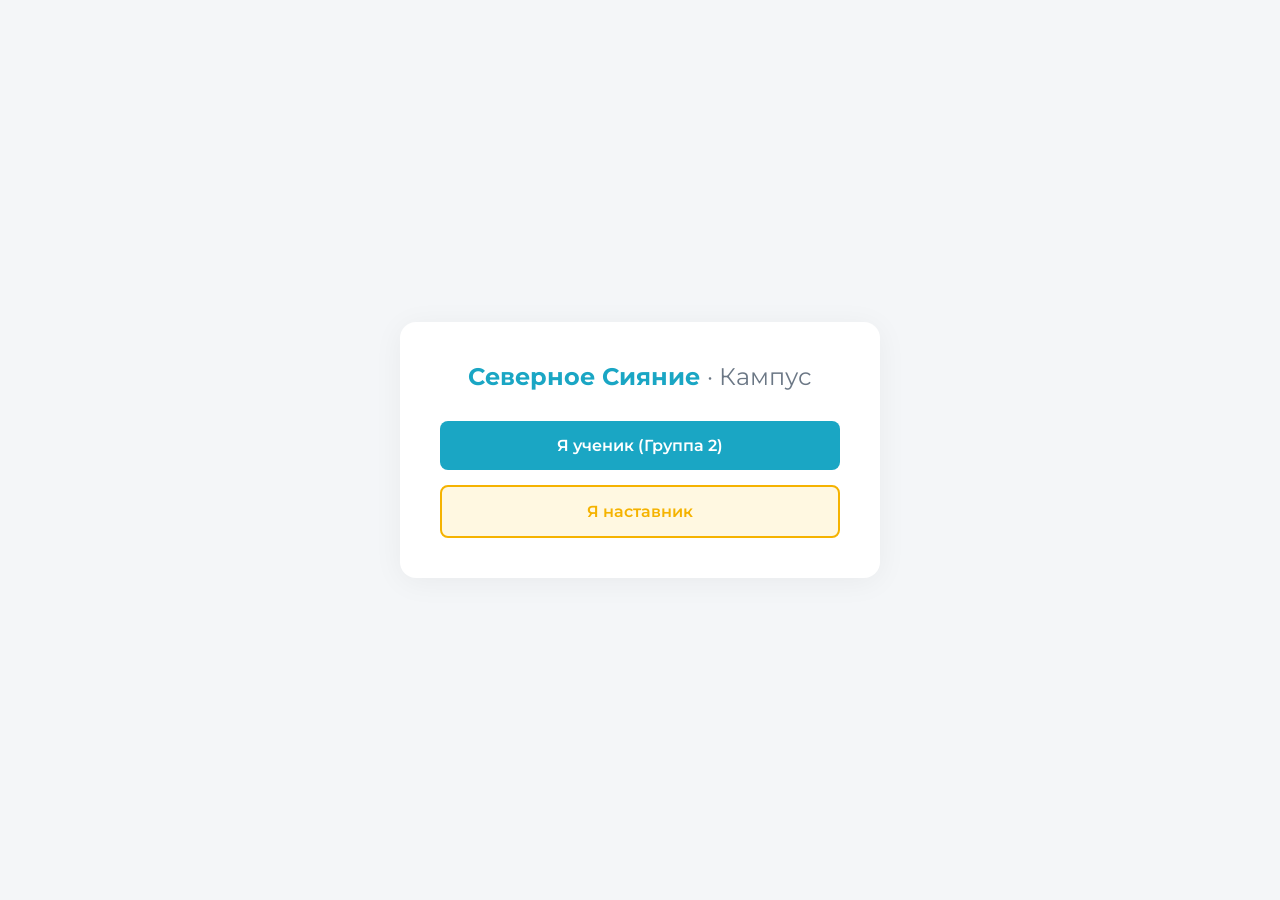
==== index.html @ 8418b83b "Add files via upload" ====
<!DOCTYPE html>
<html lang="ru">
<head>
<meta charset="UTF-8">
<meta name="viewport" content="width=device-width, initial-scale=1.0">
<title>Северное Сияние · Кампус</title>
<link rel="preconnect" href="https://fonts.googleapis.com">
<link rel="preconnect" href="https://fonts.gstatic.com" crossorigin>
<link href="https://fonts.googleapis.com/css2?family=Montserrat:wght@400;500;600;700&display=swap" rel="stylesheet">
<style>
  body { font-family: 'Montserrat', sans-serif; background: #F4F6F8; display: flex; align-items: center; justify-content: center; height: 100vh; margin: 0; }
  .hub-card { background: #fff; padding: 40px; border-radius: 16px; box-shadow: 0 4px 30px rgba(0,0,0,0.05); text-align: center; max-width: 400px; width: 100%; }
  .logo { font-size: 24px; font-weight: 700; color: #1AA6C4; margin-bottom: 30px; }
  .logo span { font-weight: 400; color: #6B7785; }
  .btn-group { display: flex; flex-direction: column; gap: 15px; }
  .btn { padding: 15px 20px; border-radius: 8px; text-decoration: none; font-size: 16px; font-weight: 600; transition: all 0.2s; }
  .btn-student { background: #1AA6C4; color: #fff; }
  .btn-student:hover { background: #158AA3; }
  .btn-teacher { background: #FFF8E1; color: #F5B301; border: 2px solid #F5B301; }
  .btn-teacher:hover { background: #F5B301; color: #fff; }
</style>
</head>
<body>
  <div class="hub-card">
    <div class="logo">Северное Сияние <span>· Кампус</span></div>
    <div class="btn-group">
      <a href="group-2/index.html" class="btn btn-student">Я ученик (Группа 2)</a>
      <a href="group-2/teacher.html" class="btn btn-teacher">Я наставник</a>
    </div>
  </div>
</body>
</html>
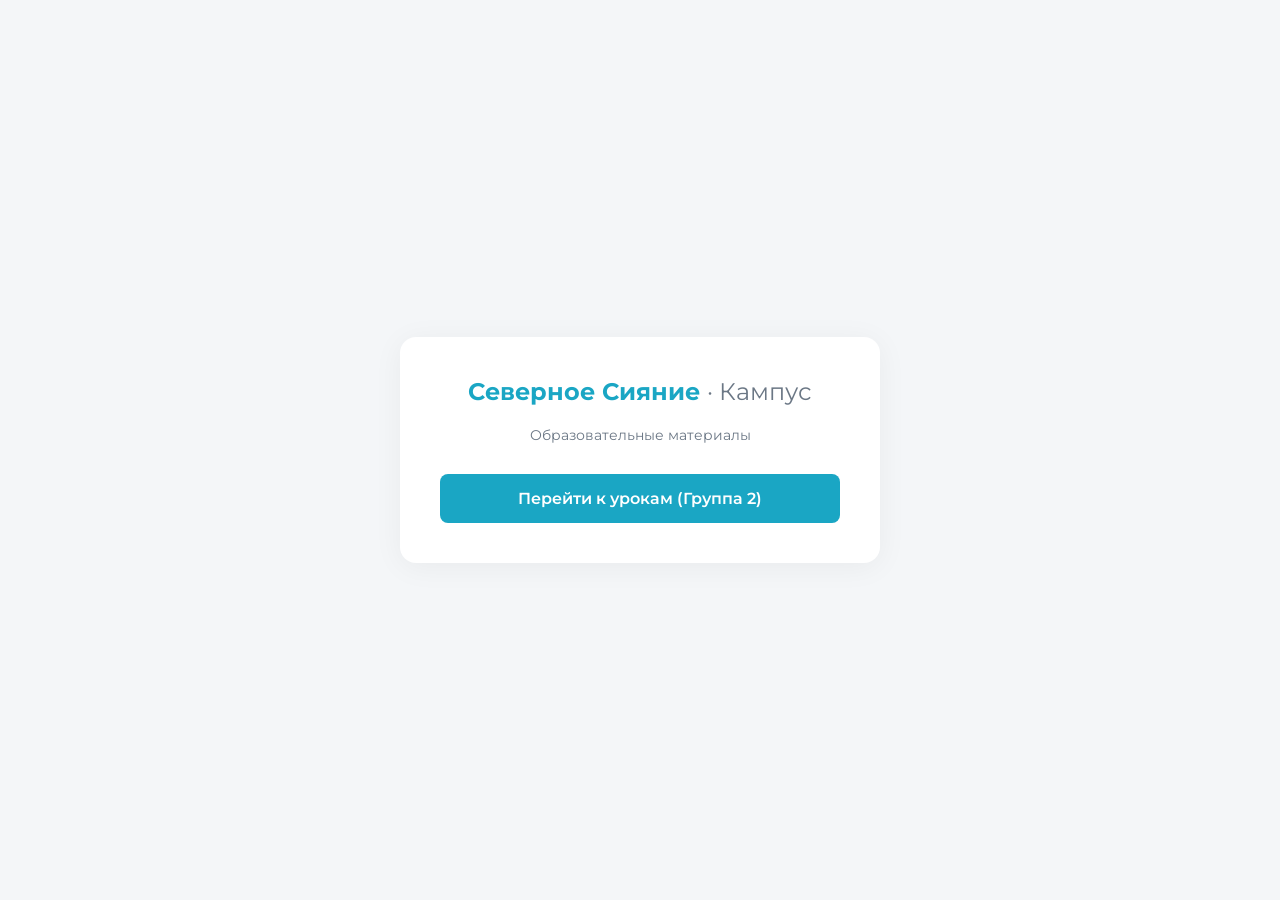
==== commit 2b707a3e: "Update index.html" ====
--- a/index.html
+++ b/index.html
@@ -10,23 +10,18 @@
 <style>
   body { font-family: 'Montserrat', sans-serif; background: #F4F6F8; display: flex; align-items: center; justify-content: center; height: 100vh; margin: 0; }
   .hub-card { background: #fff; padding: 40px; border-radius: 16px; box-shadow: 0 4px 30px rgba(0,0,0,0.05); text-align: center; max-width: 400px; width: 100%; }
-  .logo { font-size: 24px; font-weight: 700; color: #1AA6C4; margin-bottom: 30px; }
+  .logo { font-size: 24px; font-weight: 700; color: #1AA6C4; margin-bottom: 20px; }
   .logo span { font-weight: 400; color: #6B7785; }
-  .btn-group { display: flex; flex-direction: column; gap: 15px; }
-  .btn { padding: 15px 20px; border-radius: 8px; text-decoration: none; font-size: 16px; font-weight: 600; transition: all 0.2s; }
-  .btn-student { background: #1AA6C4; color: #fff; }
-  .btn-student:hover { background: #158AA3; }
-  .btn-teacher { background: #FFF8E1; color: #F5B301; border: 2px solid #F5B301; }
-  .btn-teacher:hover { background: #F5B301; color: #fff; }
+  .subtitle { font-size: 14px; color: #6B7785; margin-bottom: 30px; }
+  .btn { display: block; width: 100%; padding: 15px 20px; border-radius: 8px; text-decoration: none; font-size: 16px; font-weight: 600; background: #1AA6C4; color: #fff; box-sizing: border-box; transition: all 0.2s; }
+  .btn:hover { background: #158AA3; }
 </style>
 </head>
 <body>
   <div class="hub-card">
     <div class="logo">Северное Сияние <span>· Кампус</span></div>
-    <div class="btn-group">
-      <a href="group-2/index.html" class="btn btn-student">Я ученик (Группа 2)</a>
-      <a href="group-2/teacher.html" class="btn btn-teacher">Я наставник</a>
-    </div>
+    <div class="subtitle">Образовательные материалы</div>
+    <a href="group-2/index.html" class="btn">Перейти к урокам (Группа 2)</a>
   </div>
 </body>
-</html>+</html>
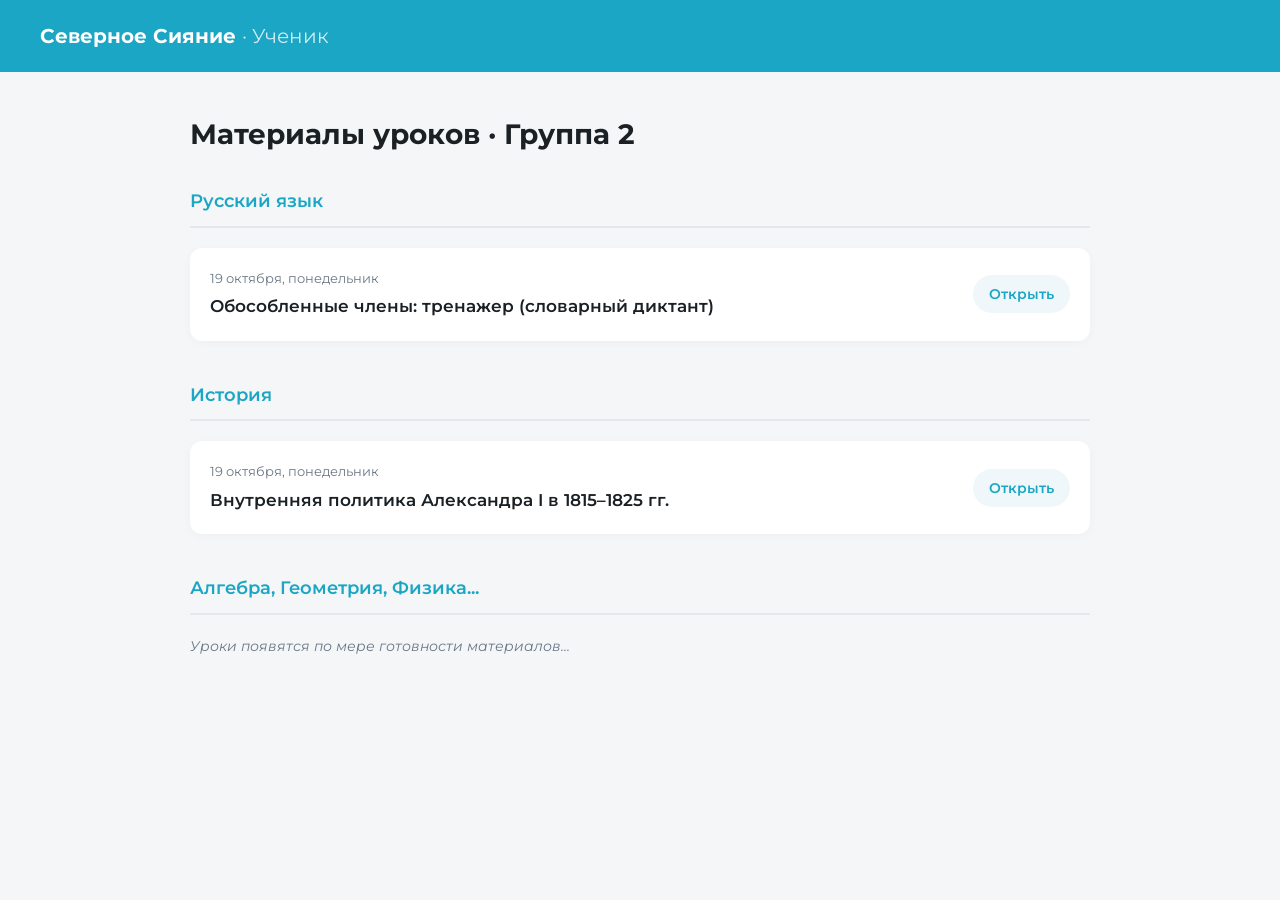
==== commit 5c126f46: "Update index.html" ====
--- a/index.html
+++ b/index.html
@@ -3,25 +3,65 @@
 <head>
 <meta charset="UTF-8">
 <meta name="viewport" content="width=device-width, initial-scale=1.0">
-<title>Северное Сияние · Кампус</title>
+<title>Уроки · Группа 2</title>
 <link rel="preconnect" href="https://fonts.googleapis.com">
 <link rel="preconnect" href="https://fonts.gstatic.com" crossorigin>
-<link href="https://fonts.googleapis.com/css2?family=Montserrat:wght@400;500;600;700&display=swap" rel="stylesheet">
+<link href="https://fonts.googleapis.com/css2?family=Lora:wght@400;600&family=Montserrat:wght@400;500;600;700&display=swap" rel="stylesheet">
 <style>
-  body { font-family: 'Montserrat', sans-serif; background: #F4F6F8; display: flex; align-items: center; justify-content: center; height: 100vh; margin: 0; }
-  .hub-card { background: #fff; padding: 40px; border-radius: 16px; box-shadow: 0 4px 30px rgba(0,0,0,0.05); text-align: center; max-width: 400px; width: 100%; }
-  .logo { font-size: 24px; font-weight: 700; color: #1AA6C4; margin-bottom: 20px; }
-  .logo span { font-weight: 400; color: #6B7785; }
-  .subtitle { font-size: 14px; color: #6B7785; margin-bottom: 30px; }
-  .btn { display: block; width: 100%; padding: 15px 20px; border-radius: 8px; text-decoration: none; font-size: 16px; font-weight: 600; background: #1AA6C4; color: #fff; box-sizing: border-box; transition: all 0.2s; }
-  .btn:hover { background: #158AA3; }
+  body { font-family: 'Lora', serif; background: #F4F6F8; color: #2C3338; margin: 0; padding: 0; line-height: 1.6; }
+  .header { background: #1AA6C4; color: #fff; padding: 20px 40px; display: flex; justify-content: space-between; align-items: center; }
+  .brand { font-family: 'Montserrat', sans-serif; font-size: 20px; font-weight: 700; }
+  .container { max-width: 900px; margin: 40px auto; padding: 0 20px; }
+  h1 { font-family: 'Montserrat', sans-serif; font-size: 28px; margin-bottom: 30px; color: #1A2024; }
+  .subject-section { margin-bottom: 40px; }
+  .subject-title { font-family: 'Montserrat', sans-serif; font-size: 18px; font-weight: 600; color: #1AA6C4; border-bottom: 2px solid #E4E8EB; padding-bottom: 10px; margin-bottom: 20px; }
+  .lesson-card { background: #fff; border-radius: 12px; padding: 20px; margin-bottom: 15px; box-shadow: 0 2px 10px rgba(0,0,0,0.03); display: flex; justify-content: space-between; align-items: center; text-decoration: none; color: inherit; transition: transform 0.2s, box-shadow 0.2s; }
+  .lesson-card:hover { transform: translateY(-2px); box-shadow: 0 4px 15px rgba(0,0,0,0.08); }
+  .lesson-info { flex: 1; }
+  .lesson-date { font-family: 'Montserrat', sans-serif; font-size: 13px; color: #6B7785; margin-bottom: 5px; }
+  .lesson-name { font-family: 'Montserrat', sans-serif; font-size: 17px; font-weight: 600; color: #1A2024; }
+  .btn-go { font-family: 'Montserrat', sans-serif; font-size: 14px; font-weight: 600; color: #1AA6C4; background: #F0F7FA; padding: 8px 16px; border-radius: 20px; }
 </style>
 </head>
 <body>
-  <div class="hub-card">
-    <div class="logo">Северное Сияние <span>· Кампус</span></div>
-    <div class="subtitle">Образовательные материалы</div>
-    <a href="group-2/index.html" class="btn">Перейти к урокам (Группа 2)</a>
+  <div class="header">
+    <div class="brand">Северное Сияние <span style="font-weight:400; opacity:0.8;">· Ученик</span></div>
+  </div>
+  <div class="container">
+    <h1>Материалы уроков · Группа 2</h1>
+    
+    <!-- РУССКИЙ ЯЗЫК -->
+    <div class="subject-section">
+      <div class="subject-title">Русский язык</div>
+      
+      <a href="lessons/2026-10-19-russian-obosoblennye.html" class="lesson-card">
+        <div class="lesson-info">
+          <div class="lesson-date">19 октября, понедельник</div>
+          <div class="lesson-name">Обособленные члены: тренажер (словарный диктант)</div>
+        </div>
+        <div class="btn-go">Открыть</div>
+      </a>
+    </div>
+
+    <!-- ИСТОРИЯ -->
+    <div class="subject-section">
+      <div class="subject-title">История</div>
+      
+      <a href="lessons/2026-10-19-history-aleksandr-i.html" class="lesson-card">
+        <div class="lesson-info">
+          <div class="lesson-date">19 октября, понедельник</div>
+          <div class="lesson-name">Внутренняя политика Александра I в 1815–1825 гг.</div>
+        </div>
+        <div class="btn-go">Открыть</div>
+      </a>
+    </div>
+
+    <!-- Заглушка для других предметов -->
+    <div class="subject-section">
+      <div class="subject-title">Алгебра, Геометрия, Физика...</div>
+      <div style="font-family: 'Montserrat'; font-size: 14px; color: #6B7785; font-style: italic;">Уроки появятся по мере готовности материалов...</div>
+    </div>
+
   </div>
 </body>
 </html>
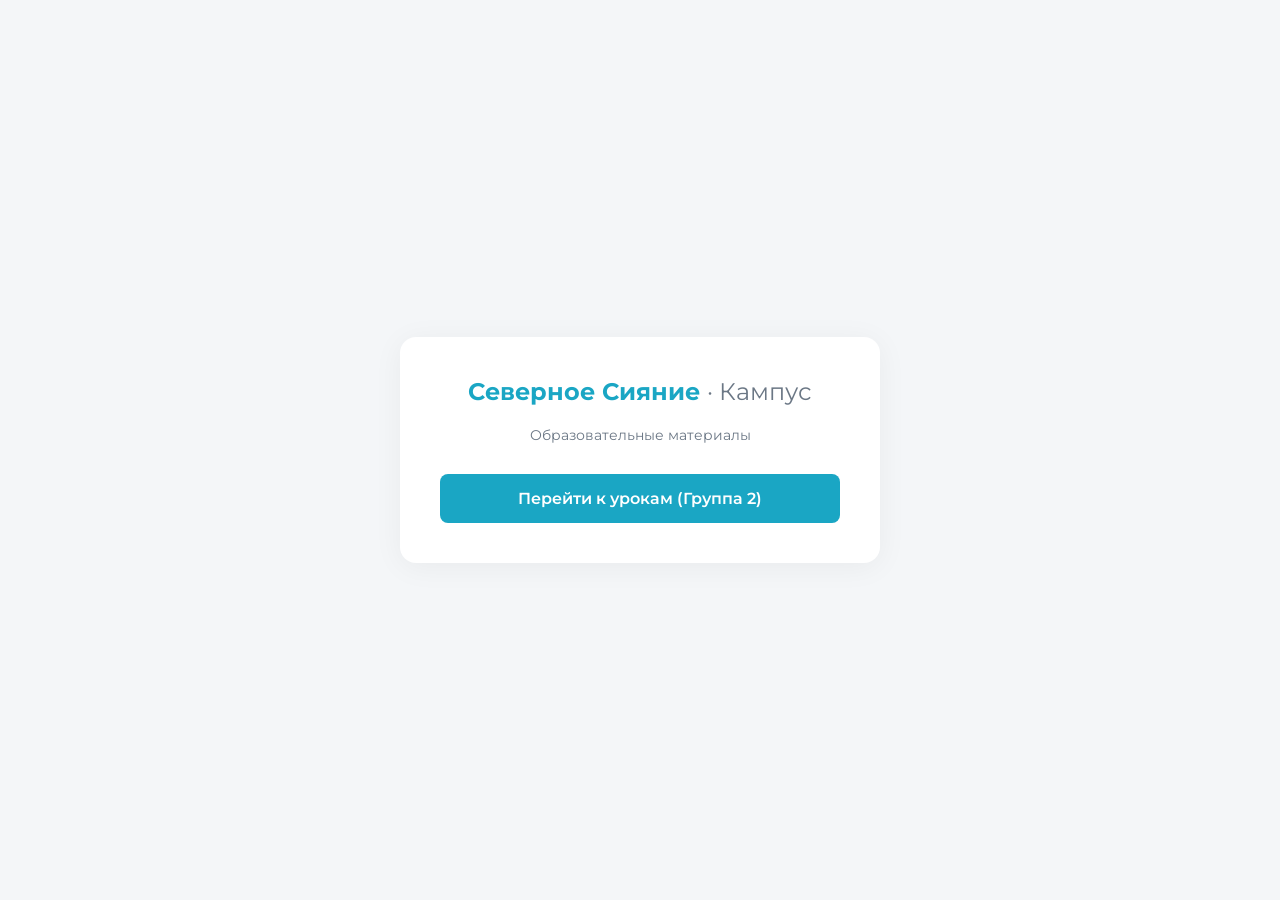
==== commit 21cb3010: "Update index.html" ====
--- a/index.html
+++ b/index.html
@@ -3,65 +3,25 @@
 <head>
 <meta charset="UTF-8">
 <meta name="viewport" content="width=device-width, initial-scale=1.0">
-<title>Уроки · Группа 2</title>
+<title>Северное Сияние · Кампус</title>
 <link rel="preconnect" href="https://fonts.googleapis.com">
 <link rel="preconnect" href="https://fonts.gstatic.com" crossorigin>
-<link href="https://fonts.googleapis.com/css2?family=Lora:wght@400;600&family=Montserrat:wght@400;500;600;700&display=swap" rel="stylesheet">
+<link href="https://fonts.googleapis.com/css2?family=Montserrat:wght@400;500;600;700&display=swap" rel="stylesheet">
 <style>
-  body { font-family: 'Lora', serif; background: #F4F6F8; color: #2C3338; margin: 0; padding: 0; line-height: 1.6; }
-  .header { background: #1AA6C4; color: #fff; padding: 20px 40px; display: flex; justify-content: space-between; align-items: center; }
-  .brand { font-family: 'Montserrat', sans-serif; font-size: 20px; font-weight: 700; }
-  .container { max-width: 900px; margin: 40px auto; padding: 0 20px; }
-  h1 { font-family: 'Montserrat', sans-serif; font-size: 28px; margin-bottom: 30px; color: #1A2024; }
-  .subject-section { margin-bottom: 40px; }
-  .subject-title { font-family: 'Montserrat', sans-serif; font-size: 18px; font-weight: 600; color: #1AA6C4; border-bottom: 2px solid #E4E8EB; padding-bottom: 10px; margin-bottom: 20px; }
-  .lesson-card { background: #fff; border-radius: 12px; padding: 20px; margin-bottom: 15px; box-shadow: 0 2px 10px rgba(0,0,0,0.03); display: flex; justify-content: space-between; align-items: center; text-decoration: none; color: inherit; transition: transform 0.2s, box-shadow 0.2s; }
-  .lesson-card:hover { transform: translateY(-2px); box-shadow: 0 4px 15px rgba(0,0,0,0.08); }
-  .lesson-info { flex: 1; }
-  .lesson-date { font-family: 'Montserrat', sans-serif; font-size: 13px; color: #6B7785; margin-bottom: 5px; }
-  .lesson-name { font-family: 'Montserrat', sans-serif; font-size: 17px; font-weight: 600; color: #1A2024; }
-  .btn-go { font-family: 'Montserrat', sans-serif; font-size: 14px; font-weight: 600; color: #1AA6C4; background: #F0F7FA; padding: 8px 16px; border-radius: 20px; }
+  body { font-family: 'Montserrat', sans-serif; background: #F4F6F8; display: flex; align-items: center; justify-content: center; height: 100vh; margin: 0; }
+  .hub-card { background: #fff; padding: 40px; border-radius: 16px; box-shadow: 0 4px 30px rgba(0,0,0,0.05); text-align: center; max-width: 400px; width: 100%; }
+  .logo { font-size: 24px; font-weight: 700; color: #1AA6C4; margin-bottom: 20px; }
+  .logo span { font-weight: 400; color: #6B7785; }
+  .subtitle { font-size: 14px; color: #6B7785; margin-bottom: 30px; }
+  .btn { display: block; width: 100%; padding: 15px 20px; border-radius: 8px; text-decoration: none; font-size: 16px; font-weight: 600; background: #1AA6C4; color: #fff; box-sizing: border-box; transition: all 0.2s; }
+  .btn:hover { background: #158AA3; }
 </style>
 </head>
 <body>
-  <div class="header">
-    <div class="brand">Северное Сияние <span style="font-weight:400; opacity:0.8;">· Ученик</span></div>
-  </div>
-  <div class="container">
-    <h1>Материалы уроков · Группа 2</h1>
-    
-    <!-- РУССКИЙ ЯЗЫК -->
-    <div class="subject-section">
-      <div class="subject-title">Русский язык</div>
-      
-      <a href="lessons/2026-10-19-russian-obosoblennye.html" class="lesson-card">
-        <div class="lesson-info">
-          <div class="lesson-date">19 октября, понедельник</div>
-          <div class="lesson-name">Обособленные члены: тренажер (словарный диктант)</div>
-        </div>
-        <div class="btn-go">Открыть</div>
-      </a>
-    </div>
-
-    <!-- ИСТОРИЯ -->
-    <div class="subject-section">
-      <div class="subject-title">История</div>
-      
-      <a href="lessons/2026-10-19-history-aleksandr-i.html" class="lesson-card">
-        <div class="lesson-info">
-          <div class="lesson-date">19 октября, понедельник</div>
-          <div class="lesson-name">Внутренняя политика Александра I в 1815–1825 гг.</div>
-        </div>
-        <div class="btn-go">Открыть</div>
-      </a>
-    </div>
-
-    <!-- Заглушка для других предметов -->
-    <div class="subject-section">
-      <div class="subject-title">Алгебра, Геометрия, Физика...</div>
-      <div style="font-family: 'Montserrat'; font-size: 14px; color: #6B7785; font-style: italic;">Уроки появятся по мере готовности материалов...</div>
-    </div>
-
+  <div class="hub-card">
+    <div class="logo">Северное Сияние <span>· Кампус</span></div>
+    <div class="subtitle">Образовательные материалы</div>
+    <a href="group-2/index.html" class="btn">Перейти к урокам (Группа 2)</a>
   </div>
 </body>
 </html>
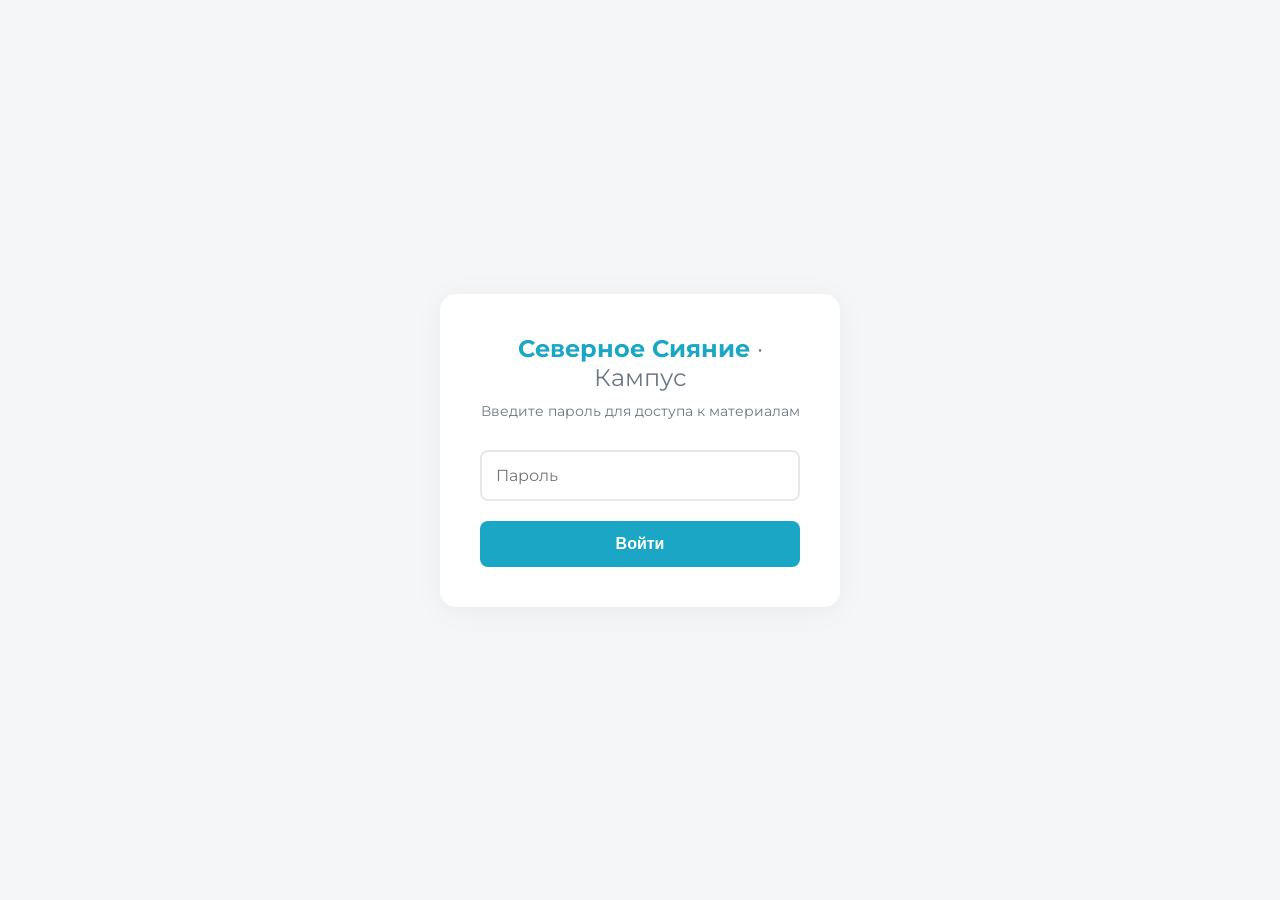
==== commit d41ab49d: "Update index.html" ====
--- a/index.html
+++ b/index.html
@@ -3,25 +3,110 @@
 <head>
 <meta charset="UTF-8">
 <meta name="viewport" content="width=device-width, initial-scale=1.0">
-<title>Северное Сияние · Кампус</title>
+<title>Вход · Северное Сияние</title>
 <link rel="preconnect" href="https://fonts.googleapis.com">
 <link rel="preconnect" href="https://fonts.gstatic.com" crossorigin>
 <link href="https://fonts.googleapis.com/css2?family=Montserrat:wght@400;500;600;700&display=swap" rel="stylesheet">
 <style>
-  body { font-family: 'Montserrat', sans-serif; background: #F4F6F8; display: flex; align-items: center; justify-content: center; height: 100vh; margin: 0; }
-  .hub-card { background: #fff; padding: 40px; border-radius: 16px; box-shadow: 0 4px 30px rgba(0,0,0,0.05); text-align: center; max-width: 400px; width: 100%; }
-  .logo { font-size: 24px; font-weight: 700; color: #1AA6C4; margin-bottom: 20px; }
-  .logo span { font-weight: 400; color: #6B7785; }
-  .subtitle { font-size: 14px; color: #6B7785; margin-bottom: 30px; }
-  .btn { display: block; width: 100%; padding: 15px 20px; border-radius: 8px; text-decoration: none; font-size: 16px; font-weight: 600; background: #1AA6C4; color: #fff; box-sizing: border-box; transition: all 0.2s; }
-  .btn:hover { background: #158AA3; }
+  :root {
+    --primary: #1AA6C4;
+    --primary-dark: #158AA3;
+    --bg-body: #F4F6F8;
+    --text-main: #2C3338;
+    --text-muted: #6B7785;
+    --border: #E4E8EB;
+  }
+  * { box-sizing: border-box; margin: 0; padding: 0; }
+  body { 
+    font-family: 'Montserrat', sans-serif; 
+    background: var(--bg-body); 
+    display: flex; 
+    align-items: center; 
+    justify-content: center; 
+    height: 100vh; 
+    color: var(--text-main);
+  }
+  .login-screen { 
+    background: #fff; 
+    padding: 40px; 
+    border-radius: 16px; 
+    box-shadow: 0 4px 30px rgba(0,0,0,0.05); 
+    text-align: center; 
+    max-width: 400px; 
+    width: 90%; 
+  }
+  .logo { font-size: 24px; font-weight: 700; color: var(--primary); margin-bottom: 10px; }
+  .logo span { font-weight: 400; color: var(--text-muted); }
+  .subtitle { font-size: 14px; color: var(--text-muted); margin-bottom: 30px; }
+  .input-pass { 
+    width: 100%; padding: 14px; margin-bottom: 20px; border: 2px solid var(--border); border-radius: 8px; font-family: 'Montserrat', sans-serif; font-size: 16px; outline: none; transition: border 0.2s;
+  }
+  .input-pass:focus { border-color: var(--primary); }
+  .btn-submit { 
+    width: 100%; padding: 14px; background: var(--primary); color: #fff; border: none; border-radius: 8px; font-size: 16px; font-weight: 600; cursor: pointer; transition: background 0.2s; 
+  }
+  .btn-submit:hover { background: var(--primary-dark); }
+  .error-msg { color: #E53935; font-size: 14px; margin-top: 15px; display: none; }
+  
+  .main-content { 
+    display: none; text-align: center; max-width: 600px; width: 90%; animation: fadeIn 0.5s ease; 
+  }
+  @keyframes fadeIn { from { opacity: 0; transform: translateY(10px); } to { opacity: 1; transform: translateY(0); } }
+  .main-content .logo { font-size: 32px; margin-bottom: 10px; }
+  .main-content .welcome-text { color: var(--text-muted); margin-bottom: 40px; font-size: 16px; }
+  
+  .group-btn { 
+    display: flex; justify-content: space-between; align-items: center; background: #fff; padding: 20px 30px; border-radius: 12px; text-decoration: none; color: var(--text-main); font-weight: 600; font-size: 18px; box-shadow: 0 2px 10px rgba(0,0,0,0.03); border: 1px solid var(--border); transition: transform 0.2s, box-shadow 0.2s;
+  }
+  .group-btn:hover { transform: translateY(-2px); box-shadow: 0 6px 20px rgba(26, 166, 196, 0.15); border-color: var(--primary); }
+  .group-btn span.arrow { color: var(--primary); font-size: 20px; }
 </style>
 </head>
 <body>
-  <div class="hub-card">
+
+  <!-- Экран входа -->
+  <div class="login-screen" id="loginScreen">
     <div class="logo">Северное Сияние <span>· Кампус</span></div>
-    <div class="subtitle">Образовательные материалы</div>
-    <a href="group-2/index.html" class="btn">Перейти к урокам (Группа 2)</a>
+    <div class="subtitle">Введите пароль для доступа к материалам</div>
+    <input type="password" id="passwordInput" class="input-pass" placeholder="Пароль" onkeypress="handleKeyPress(event)">
+    <button class="btn-submit" onclick="checkPassword()">Войти</button>
+    <div class="error-msg" id="errorMsg">Неверный пароль. Попробуйте снова.</div>
   </div>
+
+  <!-- Основной контент (одна кнопка) -->
+  <div class="main-content" id="mainContent">
+    <div class="logo">Северное Сияние <span>· Кампус</span></div>
+    <div class="welcome-text">Добро пожаловать. Доступ разрешен.</div>
+    
+    <a href="group-2/index.html" class="group-btn">
+      <span>Перейти к материалам уроков</span>
+      <span class="arrow">&rarr;</span>
+    </a>
+  </div>
+
+  <script>
+    const SECRET_PASSWORD = "thebestway2026"; 
+
+    function checkPassword() {
+      const input = document.getElementById('passwordInput').value;
+      const errorMsg = document.getElementById('errorMsg');
+      
+      if (input === SECRET_PASSWORD) {
+        document.getElementById('loginScreen').style.display = 'none';
+        document.getElementById('mainContent').style.display = 'block';
+      } else {
+        errorMsg.style.display = 'block';
+        document.getElementById('passwordInput').value = '';
+        const form = document.querySelector('.login-screen');
+        form.style.transform = 'translateX(-5px)';
+        setTimeout(() => form.style.transform = 'translateX(5px)', 50);
+        setTimeout(() => form.style.transform = 'translateX(0)', 100);
+      }
+    }
+
+    function handleKeyPress(event) {
+      if (event.key === 'Enter') { checkPassword(); }
+    }
+  </script>
 </body>
 </html>
